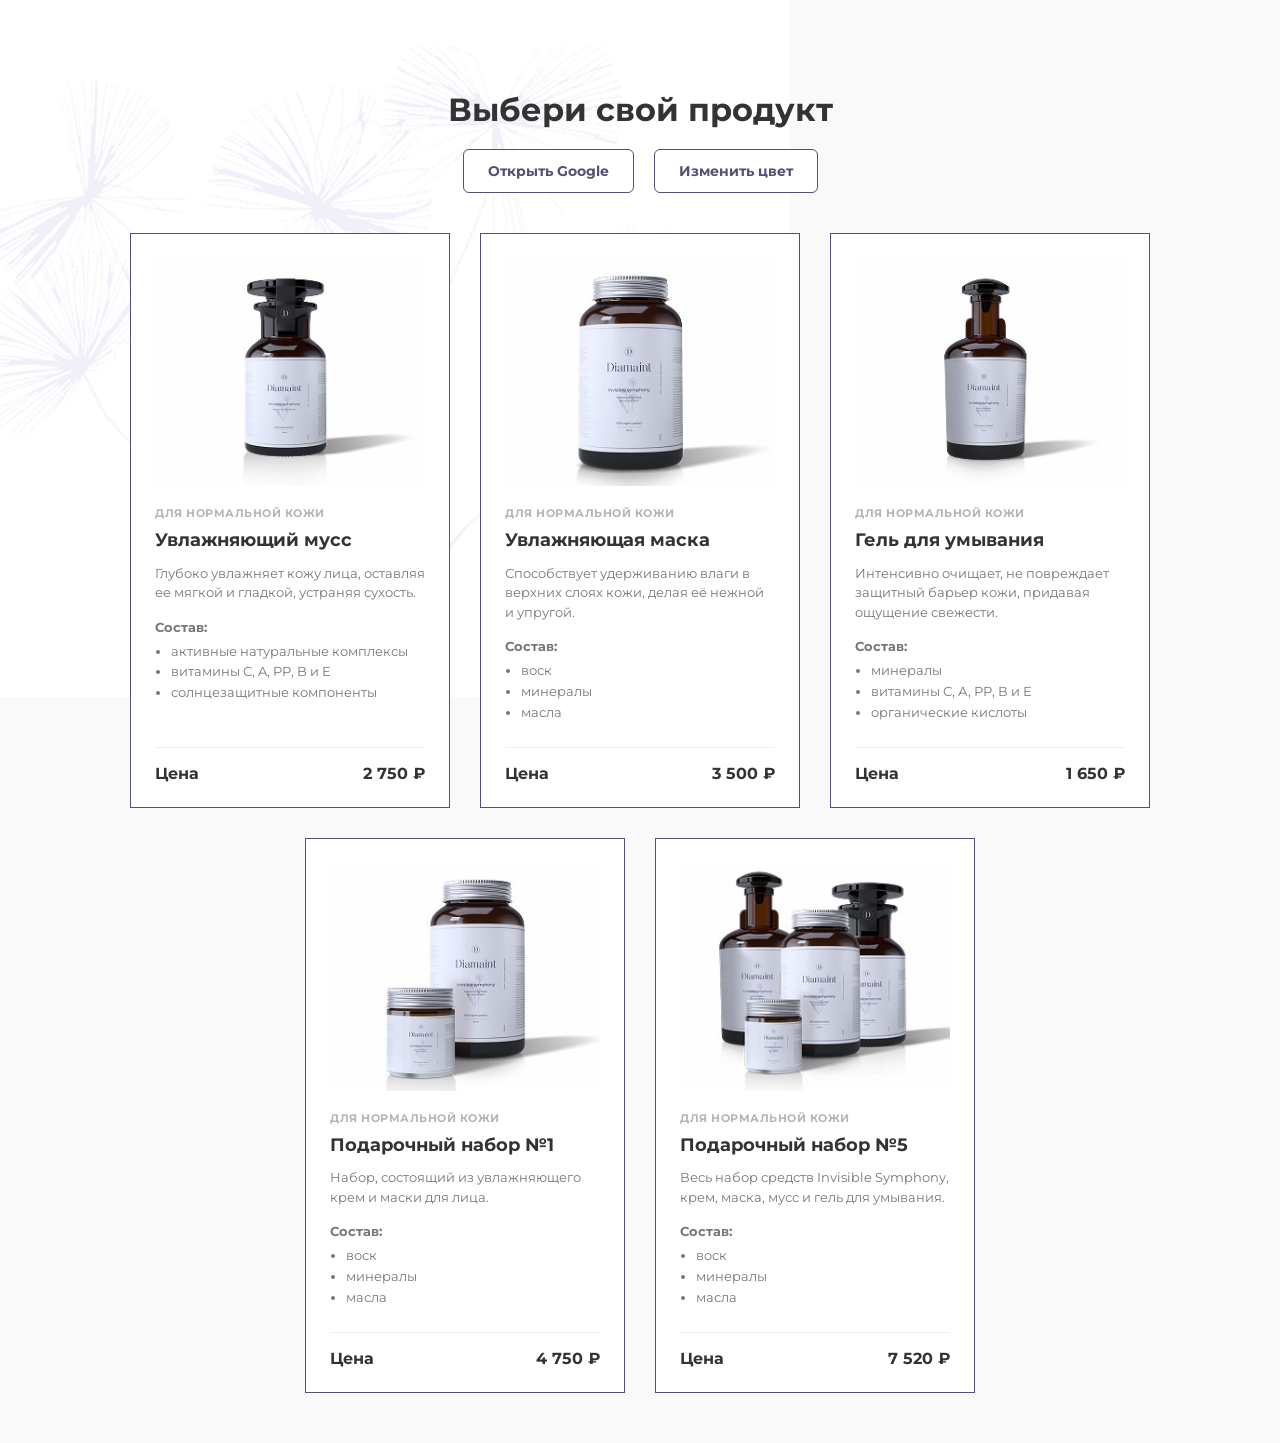
==== index.html @ 8abf05d1 "Merge pull request #10 from abdurahmon-mahkamov/feature/09-homework (Task #9): Implement Advanced Ar" ====
<!DOCTYPE html>
<html lang="ru">
<head>
  <meta charset="UTF-8">
  <meta name="viewport" content="width=device-width, initial-scale=1.0">
  <title>Каталог товаров</title>
  <link rel="preconnect" href="https://fonts.googleapis.com">
  <link rel="preconnect" href="https://fonts.gstatic.com" crossorigin>
  <link href="https://fonts.googleapis.com/css2?family=Montserrat:wght@400;700&display=swap" rel="stylesheet">
  <link rel="stylesheet" href="style.css">
</head>

<body>

  <h1 class="catalog__title">Выбери свой продукт</h1>

  <div class="controls-panel">
    <button class="btn btn-google">Открыть Google</button>
    <button class="btn btn-toggle">Изменить цвет</button>
  </div>

  <div class="cards__container">
    <!-- КАРТОЧКА 1: Увлажняющий мусс -->
    <div class="card">
      <img class="card__img" src="img/mousse.jpg" alt="Увлажняющий мусс">
      <div class="card__category">Для нормальной кожи</div>
      <h2 class="card__title">Увлажняющий мусс</h2>
      <p class="card__desc">Глубоко увлажняет кожу лица, оставляя ее мягкой и гладкой, устраняя сухость.</p>
      <div class="card__composition-title">Состав:</div>
      <ul class="card__list">
        <li>активные натуральные комплексы</li>
        <li>витамины C, A, PP, B и E</li>
        <li>солнцезащитные компоненты</li>
      </ul>
      <div class="card__price-block">
        <span class="card__price-label">Цена</span>
        <span class="card__price-value">2 750 &#8381; </span>
      </div>
    </div>

    <!-- КАРТОЧКА 2: Увлажняющая маска -->
    <div class="card">
      <img class="card__img" src="img/mask.jpg" alt="Увлажняющая маска">
      <div class="card__category">Для нормальной кожи</div>
      <h2 class="card__title">Увлажняющая маска</h2>
      <p class="card__desc">Способствует удерживанию влаги в верхних слоях кожи, делая её нежной и упругой.</p>
      <div class="card__composition-title">Состав:</div>
      <ul class="card__list">
        <li>воск</li>
        <li>минералы</li>
        <li>масла</li>
      </ul>
      <div class="card__price-block">
        <span class="card__price-label">Цена</span>
        <span class="card__price-value">3 500 &#8381; </span>
      </div>
    </div>

    <!-- КАРТОЧКА 3: Гель для умывания -->
    <div class="card">
      <img class="card__img" src="img/gel.jpg" alt="Гель для умывания">
      <div class="card__category">Для нормальной кожи</div>
      <h2 class="card__title">Гель для умывания</h2>
      <p class="card__desc">Интенсивно очищает, не повреждает защитный барьер кожи, придавая ощущение свежести.</p>
      <div class="card__composition-title">Состав:</div>
      <ul class="card__list">
        <li>минералы</li>
        <li>витамины С, А, РР, В и Е</li>
        <li>органические кислоты</li>
      </ul>
      <div class="card__price-block">
        <span class="card__price-label">Цена</span>
        <span class="card__price-value">1 650 &#8381; </span>
      </div>
    </div>

    <!-- КАРТОЧКА 4: Подарочный набор №1 -->
    <div class="card">
      <img class="card__img" src="img/small-set.jpg" alt="Подарочный набор №1">
      <div class="card__category">Для нормальной кожи</div>
      <h2 class="card__title">Подарочный набор №1</h2>
      <p class="card__desc">Набор, состоящий из увлажняющего крем и маски для лица.</p>
      <div class="card__composition-title">Состав:</div>
      <ul class="card__list">
        <li>воск</li>
        <li>минералы</li>
        <li>масла</li>
      </ul>
      <div class="card__price-block">
        <span class="card__price-label">Цена</span>
        <span class="card__price-value">4 750 &#8381; </span>
      </div>
    </div>

    <!-- КАРТОЧКА 5: Подарочный набор №5 -->
    <div class="card">
      <img class="card__img" src="img/large-set.jpg" alt="Подарочный набор №5">
      <div class="card__category">Для нормальной кожи</div>
      <h2 class="card__title">Подарочный набор №5</h2>
      <p class="card__desc">Весь набор средств Invisible Symphony, крем, маска, мусс и гель для умывания.</p>
      <div class="card__composition-title">Состав:</div>
      <ul class="card__list">
        <li>воск</li>
        <li>минералы</li>
        <li>масла</li>
      </ul>
      <div class="card__price-block">
        <span class="card__price-label">Цена</span>
        <span class="card__price-value">7 520 &#8381; </span>
      </div>
    </div>
  </div>
  <script type="module" src="homework-9.js"></script>
</body>
</html>
---- style.css ----
body {
  background-color: #f9f9f9;
  font-family: "Montserrat", sans-serif;
  margin: 0;
  padding: 50px 20px;
  background-image: url("img/dandelions.jpg");
  background-repeat: no-repeat;
  background-position: left top;
  background-attachment: fixed;
}


.cards__container {
  display: flex;
  flex-wrap: wrap;
  justify-content: center;
  gap: 30px;
  max-width: 1110px;
  margin: 0 auto;
}

.card {
  width: 320px;
  background-color: #ffffff;
  border: 1px solid #515076;
  padding: 24px;
  box-sizing: border-box;
  display: flex;
  flex-direction: column;
}

.card__img {
  width: 100%;
  height: auto;
  display: block;
  margin-bottom: 20px;
}

.card__category {
  font-size: 11px;
  color: #b5b5b5;
  text-transform: uppercase;
  letter-spacing: 0.5px;
  margin-bottom: 10px;
  font-weight: bold;
}

.card__title {
  font-size: 18px;
  color: #333333;
  margin: 0 0 12px 0;
  font-weight: bold;
  line-height: 1.2;
}

.card__desc {
  font-size: 13px;
  color: #777777;
  line-height: 1.5;
  margin: 0 0 16px 0;
}

.card__composition-title {
  font-size: 13px;
  color: #777777;
  margin-bottom: 6px;
  font-weight: bold;
}

.card__list {
  margin: 0 0 24px 0;
  padding-left: 16px;
  font-size: 13px;
  color: #777777;
  line-height: 1.6;
}

.card__price-block {
  margin-top: auto;
  display: flex;
  justify-content: space-between;
  align-items: center;
  font-size: 16px;
  color: #333333;
  font-weight: bold;
  border-top: 1px solid #f0f0f0;
  padding-top: 16px;
}

.card__price-label {
  font-weight: bold;
}

.card__price-value {
  font-weight: bold;
}

.catalog__title {
  text-align: center;
  font-family: "Montserrat", sans-serif;
  color: #333333;
  margin: 40px 0 20px 0;
  cursor: pointer;
  transition: color 0.3s;
}

.catalog__title:hover {
  color: #515076;
}

.controls-panel {
  display: flex;
  justify-content: center;
  gap: 20px;
  margin-bottom: 40px;
}

.btn {
  font-family: "Montserrat", sans-serif;
  font-size: 14px;
  font-weight: bold;
  padding: 12px 24px;
  border: 1px solid #515076;
  border-radius: 6px;
  cursor: pointer;
  background-color: #ffffff;
  color: #515076;
  transition: all 0.3s ease;
}

.btn:hover {
  background-color: #515076;
  color: #ffffff;
}

.btn-toggle_active {
  background-color: #27ae60 !important;
  color: #ffffff !important;
  border-color: #27ae60 !important;
}
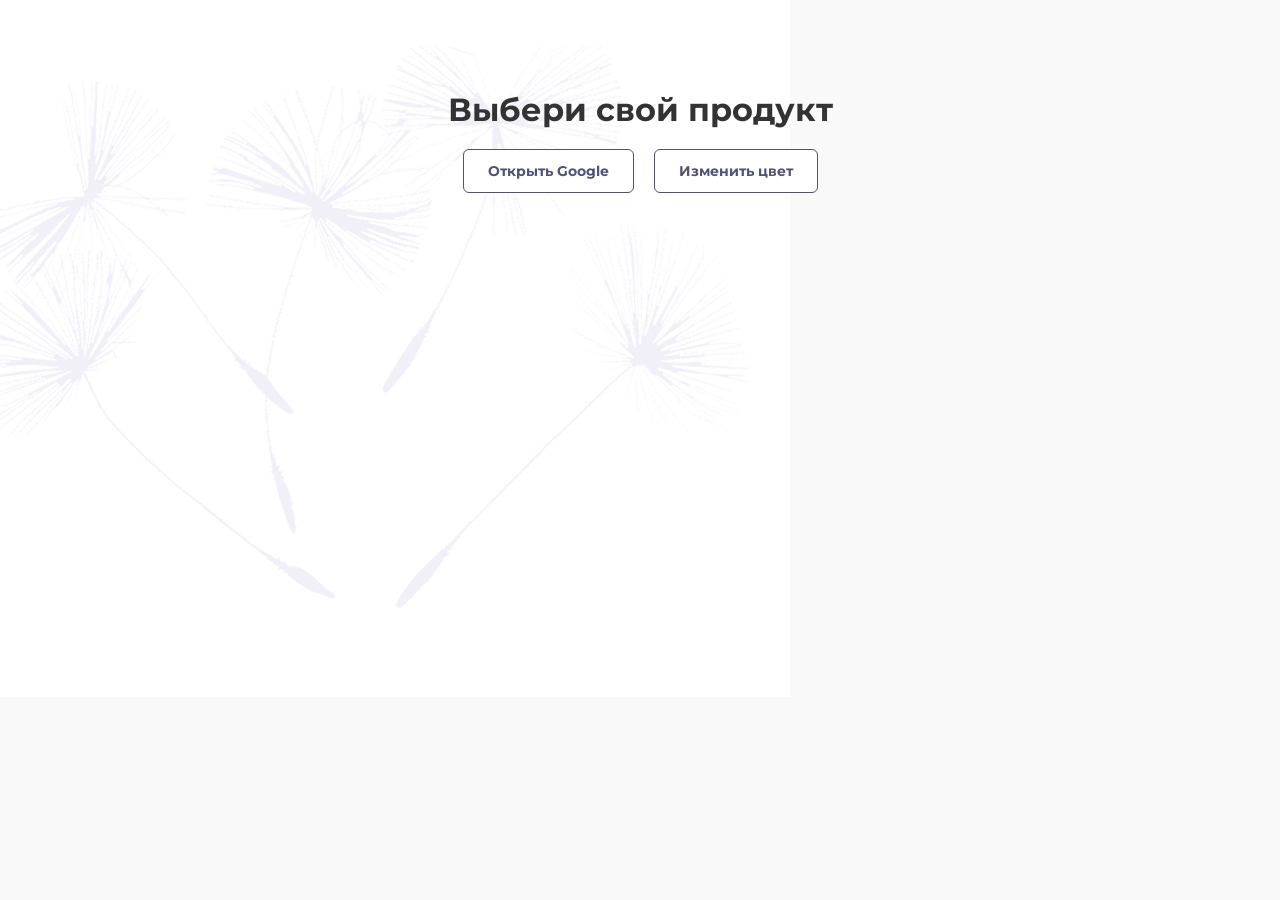
==== commit 4ed51385: "выполнил пункты 10 дз добавил файл продукт js" ====
--- a/index.html
+++ b/index.html
@@ -1,5 +1,6 @@
 <!DOCTYPE html>
 <html lang="ru">
+
 <head>
   <meta charset="UTF-8">
   <meta name="viewport" content="width=device-width, initial-scale=1.0">
@@ -19,97 +20,11 @@
     <button class="btn btn-toggle">Изменить цвет</button>
   </div>
 
-  <div class="cards__container">
-    <!-- КАРТОЧКА 1: Увлажняющий мусс -->
-    <div class="card">
-      <img class="card__img" src="img/mousse.jpg" alt="Увлажняющий мусс">
-      <div class="card__category">Для нормальной кожи</div>
-      <h2 class="card__title">Увлажняющий мусс</h2>
-      <p class="card__desc">Глубоко увлажняет кожу лица, оставляя ее мягкой и гладкой, устраняя сухость.</p>
-      <div class="card__composition-title">Состав:</div>
-      <ul class="card__list">
-        <li>активные натуральные комплексы</li>
-        <li>витамины C, A, PP, B и E</li>
-        <li>солнцезащитные компоненты</li>
-      </ul>
-      <div class="card__price-block">
-        <span class="card__price-label">Цена</span>
-        <span class="card__price-value">2 750 &#8381; </span>
-      </div>
-    </div>
 
-    <!-- КАРТОЧКА 2: Увлажняющая маска -->
-    <div class="card">
-      <img class="card__img" src="img/mask.jpg" alt="Увлажняющая маска">
-      <div class="card__category">Для нормальной кожи</div>
-      <h2 class="card__title">Увлажняющая маска</h2>
-      <p class="card__desc">Способствует удерживанию влаги в верхних слоях кожи, делая её нежной и упругой.</p>
-      <div class="card__composition-title">Состав:</div>
-      <ul class="card__list">
-        <li>воск</li>
-        <li>минералы</li>
-        <li>масла</li>
-      </ul>
-      <div class="card__price-block">
-        <span class="card__price-label">Цена</span>
-        <span class="card__price-value">3 500 &#8381; </span>
-      </div>
-    </div>
+  <div class="cards__container"></div>
 
-    <!-- КАРТОЧКА 3: Гель для умывания -->
-    <div class="card">
-      <img class="card__img" src="img/gel.jpg" alt="Гель для умывания">
-      <div class="card__category">Для нормальной кожи</div>
-      <h2 class="card__title">Гель для умывания</h2>
-      <p class="card__desc">Интенсивно очищает, не повреждает защитный барьер кожи, придавая ощущение свежести.</p>
-      <div class="card__composition-title">Состав:</div>
-      <ul class="card__list">
-        <li>минералы</li>
-        <li>витамины С, А, РР, В и Е</li>
-        <li>органические кислоты</li>
-      </ul>
-      <div class="card__price-block">
-        <span class="card__price-label">Цена</span>
-        <span class="card__price-value">1 650 &#8381; </span>
-      </div>
-    </div>
+  <!-- Подключаем скрипт с type="module" -->
+  <script type="module" src="homework-10.js"></script>
+</body>
 
-    <!-- КАРТОЧКА 4: Подарочный набор №1 -->
-    <div class="card">
-      <img class="card__img" src="img/small-set.jpg" alt="Подарочный набор №1">
-      <div class="card__category">Для нормальной кожи</div>
-      <h2 class="card__title">Подарочный набор №1</h2>
-      <p class="card__desc">Набор, состоящий из увлажняющего крем и маски для лица.</p>
-      <div class="card__composition-title">Состав:</div>
-      <ul class="card__list">
-        <li>воск</li>
-        <li>минералы</li>
-        <li>масла</li>
-      </ul>
-      <div class="card__price-block">
-        <span class="card__price-label">Цена</span>
-        <span class="card__price-value">4 750 &#8381; </span>
-      </div>
-    </div>
-
-    <!-- КАРТОЧКА 5: Подарочный набор №5 -->
-    <div class="card">
-      <img class="card__img" src="img/large-set.jpg" alt="Подарочный набор №5">
-      <div class="card__category">Для нормальной кожи</div>
-      <h2 class="card__title">Подарочный набор №5</h2>
-      <p class="card__desc">Весь набор средств Invisible Symphony, крем, маска, мусс и гель для умывания.</p>
-      <div class="card__composition-title">Состав:</div>
-      <ul class="card__list">
-        <li>воск</li>
-        <li>минералы</li>
-        <li>масла</li>
-      </ul>
-      <div class="card__price-block">
-        <span class="card__price-label">Цена</span>
-        <span class="card__price-value">7 520 &#8381; </span>
-      </div>
-    </div>
-  </div>
-  <script type="module" src="homework-9.js"></script>
-</body>
 </html>
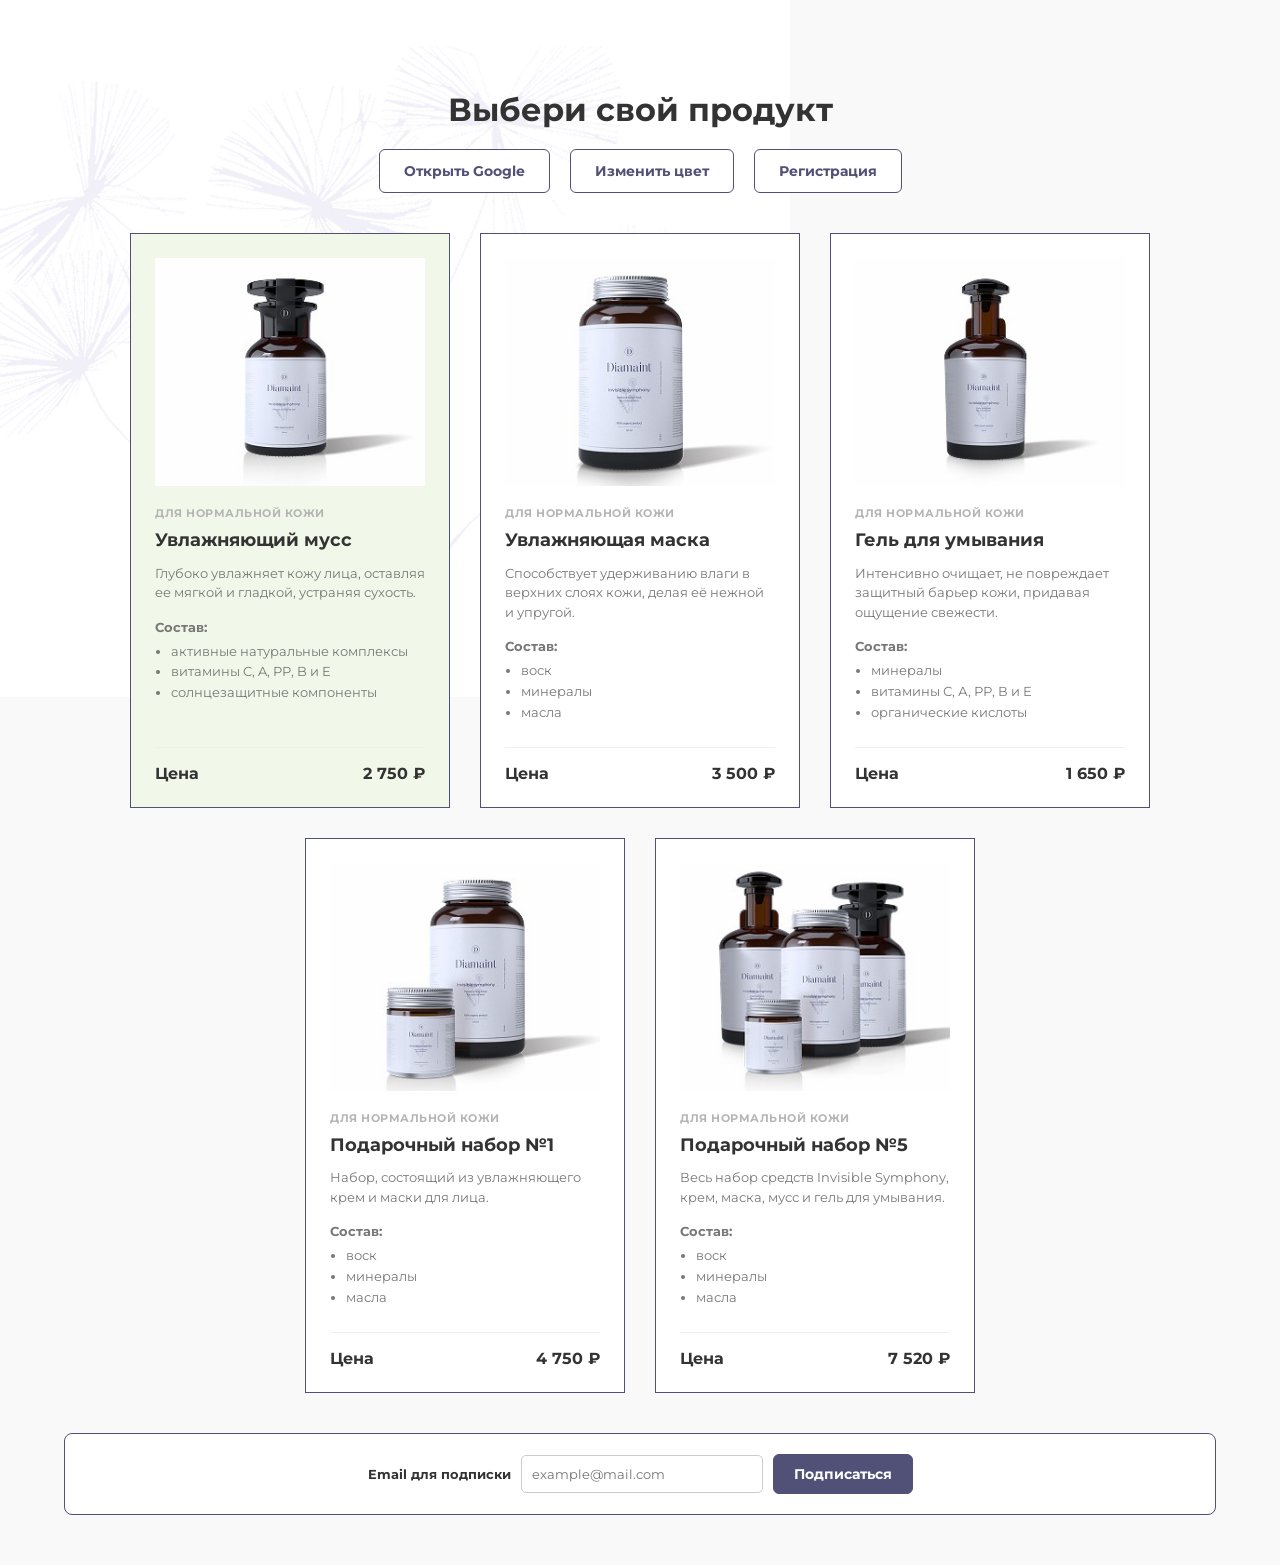
==== commit 51eaee38: "Complete Task #11: form validation, modal window and registration" ====
--- a/index.html
+++ b/index.html
@@ -1,6 +1,5 @@
 <!DOCTYPE html>
 <html lang="ru">
-
 <head>
   <meta charset="UTF-8">
   <meta name="viewport" content="width=device-width, initial-scale=1.0">
@@ -15,16 +14,163 @@
 
   <h1 class="catalog__title">Выбери свой продукт</h1>
 
-  <div class="controls-panel">
+    <div class="controls-panel">
     <button class="btn btn-google">Открыть Google</button>
     <button class="btn btn-toggle">Изменить цвет</button>
+    <button class="btn" id="openModalBtn">Регистрация</button>
   </div>
 
+  <div class="cards__container">
+    <!-- КАРТОЧКА 1: Увлажняющий мусс -->
+    <div class="card">
+      <img class="card__img" src="img/mousse.jpg" alt="Увлажняющий мусс">
+      <div class="card__category">Для нормальной кожи</div>
+      <h2 class="card__title">Увлажняющий мусс</h2>
+      <p class="card__desc">Глубоко увлажняет кожу лица, оставляя ее мягкой и гладкой, устраняя сухость.</p>
+      <div class="card__composition-title">Состав:</div>
+      <ul class="card__list">
+        <li>активные натуральные комплексы</li>
+        <li>витамины C, A, PP, B и E</li>
+        <li>солнцезащитные компоненты</li>
+      </ul>
+      <div class="card__price-block">
+        <span class="card__price-label">Цена</span>
+        <span class="card__price-value">2 750 &#8381; </span>
+      </div>
+    </div>
 
-  <div class="cards__container"></div>
+    <!-- КАРТОЧКА 2: Увлажняющая маска -->
+    <div class="card">
+      <img class="card__img" src="img/mask.jpg" alt="Увлажняющая маска">
+      <div class="card__category">Для нормальной кожи</div>
+      <h2 class="card__title">Увлажняющая маска</h2>
+      <p class="card__desc">Способствует удерживанию влаги в верхних слоях кожи, делая её нежной и упругой.</p>
+      <div class="card__composition-title">Состав:</div>
+      <ul class="card__list">
+        <li>воск</li>
+        <li>минералы</li>
+        <li>масла</li>
+      </ul>
+      <div class="card__price-block">
+        <span class="card__price-label">Цена</span>
+        <span class="card__price-value">3 500 &#8381; </span>
+      </div>
+    </div>
 
-  <!-- Подключаем скрипт с type="module" -->
-  <script type="module" src="homework-10.js"></script>
+    <!-- КАРТОЧКА 3: Гель для умывания -->
+    <div class="card">
+      <img class="card__img" src="img/gel.jpg" alt="Гель для умывания">
+      <div class="card__category">Для нормальной кожи</div>
+      <h2 class="card__title">Гель для умывания</h2>
+      <p class="card__desc">Интенсивно очищает, не повреждает защитный барьер кожи, придавая ощущение свежести.</p>
+      <div class="card__composition-title">Состав:</div>
+      <ul class="card__list">
+        <li>минералы</li>
+        <li>витамины С, А, РР, В и Е</li>
+        <li>органические кислоты</li>
+      </ul>
+      <div class="card__price-block">
+        <span class="card__price-label">Цена</span>
+        <span class="card__price-value">1 650 &#8381; </span>
+      </div>
+    </div>
+
+    <!-- КАРТОЧКА 4: Подарочный набор №1 -->
+    <div class="card">
+      <img class="card__img" src="img/small-set.jpg" alt="Подарочный набор №1">
+      <div class="card__category">Для нормальной кожи</div>
+      <h2 class="card__title">Подарочный набор №1</h2>
+      <p class="card__desc">Набор, состоящий из увлажняющего крем и маски для лица.</p>
+      <div class="card__composition-title">Состав:</div>
+      <ul class="card__list">
+        <li>воск</li>
+        <li>минералы</li>
+        <li>масла</li>
+      </ul>
+      <div class="card__price-block">
+        <span class="card__price-label">Цена</span>
+        <span class="card__price-value">4 750 &#8381; </span>
+      </div>
+    </div>
+
+    <!-- КАРТОЧКА 5: Подарочный набор №5 -->
+    <div class="card">
+      <img class="card__img" src="img/large-set.jpg" alt="Подарочный набор №5">
+      <div class="card__category">Для нормальной кожи</div>
+      <h2 class="card__title">Подарочный набор №5</h2>
+      <p class="card__desc">Весь набор средств Invisible Symphony, крем, маска, мусс и гель для умывания.</p>
+      <div class="card__composition-title">Состав:</div>
+      <ul class="card__list">
+        <li>воск</li>
+        <li>минералы</li>
+        <li>масла</li>
+      </ul>
+      <div class="card__price-block">
+        <span class="card__price-label">Цена</span>
+        <span class="card__price-value">7 520 &#8381; </span>
+      </div>
+    </div>
+    </div>
+
+  <!-- ===== МОДАЛЬНОЕ ОКНО РЕГИСТРАЦИИ ===== -->
+  <div class="modal" id="modal">
+    <div class="modal-content">
+      <button class="modal-close" id="closeModalBtn">&times;</button>
+
+      <h2>Регистрация</h2>
+
+      <form id="registerForm" novalidate>
+        <div class="form-group">
+          <label for="firstName">Имя</label>
+          <input type="text" id="firstName" name="firstName"
+                 placeholder="Введите имя" required minlength="2">
+        </div>
+
+        <div class="form-group">
+          <label for="lastName">Фамилия</label>
+          <input type="text" id="lastName" name="lastName"
+                 placeholder="Введите фамилию" required minlength="2">
+        </div>
+
+        <div class="form-group">
+          <label for="birthDate">Дата рождения</label>
+          <input type="date" id="birthDate" name="birthDate" required>
+        </div>
+
+        <div class="form-group">
+          <label for="login">Логин</label>
+          <input type="text" id="login" name="login"
+                 placeholder="Введите логин" required minlength="4">
+        </div>
+
+        <div class="form-group">
+          <label for="password">Пароль</label>
+          <input type="password" id="password" name="password"
+                 placeholder="Введите пароль" required minlength="6">
+        </div>
+
+        <div class="form-group">
+          <label for="passwordRepeat">Повторите пароль</label>
+          <input type="password" id="passwordRepeat" name="passwordRepeat"
+                 placeholder="Повторите пароль" required minlength="6">
+        </div>
+
+        <button type="submit" class="submit-btn">Зарегистрироваться</button>
+      </form>
+    </div>
+  </div>
+
+  <!-- ===== ФУТЕР С ФОРМОЙ ПОДПИСКИ ===== -->
+  <footer class="footer">
+    <form id="subscribeForm">
+      <label for="email">Email для подписки</label>
+      <input type="email" id="email" name="email"
+             placeholder="example@mail.com" required>
+      <button type="submit">Подписаться</button>
+    </form>
+  </footer>
+
+  <script type="module" src="homework-11.js"></script>
+  <script src="script.js"></script>
 </body>
-
 </html>
--- a/style.css
+++ b/style.css
@@ -137,4 +137,137 @@
   background-color: #27ae60 !important;
   color: #ffffff !important;
   border-color: #27ae60 !important;
+}
+
+/* ===== Модальное окно ===== */
+.modal {
+  display: none;
+  position: fixed;
+  inset: 0;
+  background: rgba(0, 0, 0, 0.6);
+  z-index: 100;
+  justify-content: center;
+  align-items: center;
+}
+
+.modal-showed {
+  display: flex;
+}
+
+.modal-content {
+  background: #ffffff;
+  padding: 30px;
+  border-radius: 10px;
+  width: 400px;
+  max-width: 90%;
+  position: relative;
+  z-index: 101;
+  font-family: "Montserrat", sans-serif;
+}
+
+.modal-content h2 {
+  margin-top: 0;
+  color: #333333;
+  text-align: center;
+}
+
+.modal-close {
+  position: absolute;
+  top: 10px;
+  right: 15px;
+  background: none;
+  border: none;
+  font-size: 24px;
+  cursor: pointer;
+  color: #515076;
+}
+
+.form-group {
+  margin-bottom: 12px;
+  display: flex;
+  flex-direction: column;
+}
+
+.form-group label {
+  margin-bottom: 4px;
+  font-size: 13px;
+  color: #333333;
+  font-weight: bold;
+}
+
+.form-group input {
+  padding: 8px;
+  border: 1px solid #ccc;
+  border-radius: 5px;
+  font-family: "Montserrat", sans-serif;
+  font-size: 13px;
+}
+
+.submit-btn {
+  width: 100%;
+  padding: 10px;
+  background: #515076;
+  color: #ffffff;
+  border: none;
+  border-radius: 6px;
+  cursor: pointer;
+  font-family: "Montserrat", sans-serif;
+  font-weight: bold;
+  margin-top: 10px;
+  transition: all 0.3s ease;
+}
+
+.submit-btn:hover {
+  background: #27ae60;
+}
+
+/* ===== Футер ===== */
+.footer {
+  margin: 40px auto 0;
+  padding: 20px;
+  background: #ffffff;
+  border: 1px solid #515076;
+  border-radius: 8px;
+  max-width: 1110px;
+}
+
+.footer form {
+  display: flex;
+  gap: 10px;
+  align-items: center;
+  flex-wrap: wrap;
+  justify-content: center;
+}
+
+.footer label {
+  font-size: 13px;
+  color: #333333;
+  font-weight: bold;
+}
+
+.footer input {
+  padding: 10px;
+  border: 1px solid #ccc;
+  border-radius: 5px;
+  font-family: "Montserrat", sans-serif;
+  font-size: 13px;
+  min-width: 220px;
+}
+
+.footer button {
+  font-family: "Montserrat", sans-serif;
+  font-size: 14px;
+  font-weight: bold;
+  padding: 10px 20px;
+  border: 1px solid #515076;
+  border-radius: 6px;
+  cursor: pointer;
+  background-color: #515076;
+  color: #ffffff;
+  transition: all 0.3s ease;
+}
+
+.footer button:hover {
+  background-color: #ffffff;
+  color: #515076;
 }
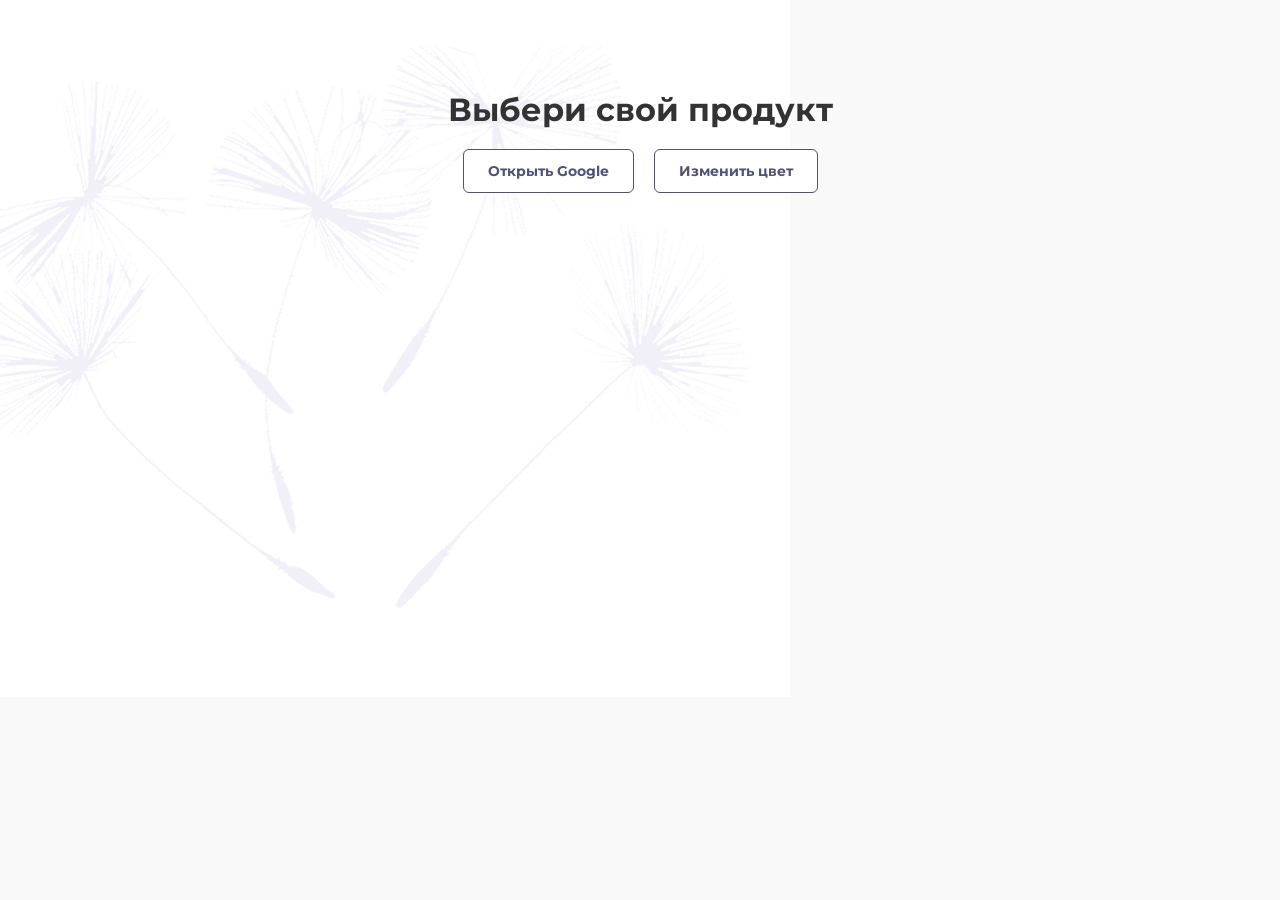
==== commit 7445a754: "Merge pull request #12 from abdurahmon-mahkamov/feature/10-homework homework-10: Product Catalog & D" ====
--- a/index.html
+++ b/index.html
@@ -1,5 +1,6 @@
 <!DOCTYPE html>
 <html lang="ru">
+
 <head>
   <meta charset="UTF-8">
   <meta name="viewport" content="width=device-width, initial-scale=1.0">
@@ -14,163 +15,16 @@
 
   <h1 class="catalog__title">Выбери свой продукт</h1>
 
-    <div class="controls-panel">
+  <div class="controls-panel">
     <button class="btn btn-google">Открыть Google</button>
     <button class="btn btn-toggle">Изменить цвет</button>
-    <button class="btn" id="openModalBtn">Регистрация</button>
   </div>
 
-  <div class="cards__container">
-    <!-- КАРТОЧКА 1: Увлажняющий мусс -->
-    <div class="card">
-      <img class="card__img" src="img/mousse.jpg" alt="Увлажняющий мусс">
-      <div class="card__category">Для нормальной кожи</div>
-      <h2 class="card__title">Увлажняющий мусс</h2>
-      <p class="card__desc">Глубоко увлажняет кожу лица, оставляя ее мягкой и гладкой, устраняя сухость.</p>
-      <div class="card__composition-title">Состав:</div>
-      <ul class="card__list">
-        <li>активные натуральные комплексы</li>
-        <li>витамины C, A, PP, B и E</li>
-        <li>солнцезащитные компоненты</li>
-      </ul>
-      <div class="card__price-block">
-        <span class="card__price-label">Цена</span>
-        <span class="card__price-value">2 750 &#8381; </span>
-      </div>
-    </div>
 
-    <!-- КАРТОЧКА 2: Увлажняющая маска -->
-    <div class="card">
-      <img class="card__img" src="img/mask.jpg" alt="Увлажняющая маска">
-      <div class="card__category">Для нормальной кожи</div>
-      <h2 class="card__title">Увлажняющая маска</h2>
-      <p class="card__desc">Способствует удерживанию влаги в верхних слоях кожи, делая её нежной и упругой.</p>
-      <div class="card__composition-title">Состав:</div>
-      <ul class="card__list">
-        <li>воск</li>
-        <li>минералы</li>
-        <li>масла</li>
-      </ul>
-      <div class="card__price-block">
-        <span class="card__price-label">Цена</span>
-        <span class="card__price-value">3 500 &#8381; </span>
-      </div>
-    </div>
+  <div class="cards__container"></div>
 
-    <!-- КАРТОЧКА 3: Гель для умывания -->
-    <div class="card">
-      <img class="card__img" src="img/gel.jpg" alt="Гель для умывания">
-      <div class="card__category">Для нормальной кожи</div>
-      <h2 class="card__title">Гель для умывания</h2>
-      <p class="card__desc">Интенсивно очищает, не повреждает защитный барьер кожи, придавая ощущение свежести.</p>
-      <div class="card__composition-title">Состав:</div>
-      <ul class="card__list">
-        <li>минералы</li>
-        <li>витамины С, А, РР, В и Е</li>
-        <li>органические кислоты</li>
-      </ul>
-      <div class="card__price-block">
-        <span class="card__price-label">Цена</span>
-        <span class="card__price-value">1 650 &#8381; </span>
-      </div>
-    </div>
+  <!-- Подключаем скрипт с type="module" -->
+  <script type="module" src="homework-10.js"></script>
+</body>
 
-    <!-- КАРТОЧКА 4: Подарочный набор №1 -->
-    <div class="card">
-      <img class="card__img" src="img/small-set.jpg" alt="Подарочный набор №1">
-      <div class="card__category">Для нормальной кожи</div>
-      <h2 class="card__title">Подарочный набор №1</h2>
-      <p class="card__desc">Набор, состоящий из увлажняющего крем и маски для лица.</p>
-      <div class="card__composition-title">Состав:</div>
-      <ul class="card__list">
-        <li>воск</li>
-        <li>минералы</li>
-        <li>масла</li>
-      </ul>
-      <div class="card__price-block">
-        <span class="card__price-label">Цена</span>
-        <span class="card__price-value">4 750 &#8381; </span>
-      </div>
-    </div>
-
-    <!-- КАРТОЧКА 5: Подарочный набор №5 -->
-    <div class="card">
-      <img class="card__img" src="img/large-set.jpg" alt="Подарочный набор №5">
-      <div class="card__category">Для нормальной кожи</div>
-      <h2 class="card__title">Подарочный набор №5</h2>
-      <p class="card__desc">Весь набор средств Invisible Symphony, крем, маска, мусс и гель для умывания.</p>
-      <div class="card__composition-title">Состав:</div>
-      <ul class="card__list">
-        <li>воск</li>
-        <li>минералы</li>
-        <li>масла</li>
-      </ul>
-      <div class="card__price-block">
-        <span class="card__price-label">Цена</span>
-        <span class="card__price-value">7 520 &#8381; </span>
-      </div>
-    </div>
-    </div>
-
-  <!-- ===== МОДАЛЬНОЕ ОКНО РЕГИСТРАЦИИ ===== -->
-  <div class="modal" id="modal">
-    <div class="modal-content">
-      <button class="modal-close" id="closeModalBtn">&times;</button>
-
-      <h2>Регистрация</h2>
-
-      <form id="registerForm" novalidate>
-        <div class="form-group">
-          <label for="firstName">Имя</label>
-          <input type="text" id="firstName" name="firstName"
-                 placeholder="Введите имя" required minlength="2">
-        </div>
-
-        <div class="form-group">
-          <label for="lastName">Фамилия</label>
-          <input type="text" id="lastName" name="lastName"
-                 placeholder="Введите фамилию" required minlength="2">
-        </div>
-
-        <div class="form-group">
-          <label for="birthDate">Дата рождения</label>
-          <input type="date" id="birthDate" name="birthDate" required>
-        </div>
-
-        <div class="form-group">
-          <label for="login">Логин</label>
-          <input type="text" id="login" name="login"
-                 placeholder="Введите логин" required minlength="4">
-        </div>
-
-        <div class="form-group">
-          <label for="password">Пароль</label>
-          <input type="password" id="password" name="password"
-                 placeholder="Введите пароль" required minlength="6">
-        </div>
-
-        <div class="form-group">
-          <label for="passwordRepeat">Повторите пароль</label>
-          <input type="password" id="passwordRepeat" name="passwordRepeat"
-                 placeholder="Повторите пароль" required minlength="6">
-        </div>
-
-        <button type="submit" class="submit-btn">Зарегистрироваться</button>
-      </form>
-    </div>
-  </div>
-
-  <!-- ===== ФУТЕР С ФОРМОЙ ПОДПИСКИ ===== -->
-  <footer class="footer">
-    <form id="subscribeForm">
-      <label for="email">Email для подписки</label>
-      <input type="email" id="email" name="email"
-             placeholder="example@mail.com" required>
-      <button type="submit">Подписаться</button>
-    </form>
-  </footer>
-
-  <script type="module" src="homework-11.js"></script>
-  <script src="script.js"></script>
-</body>
 </html>
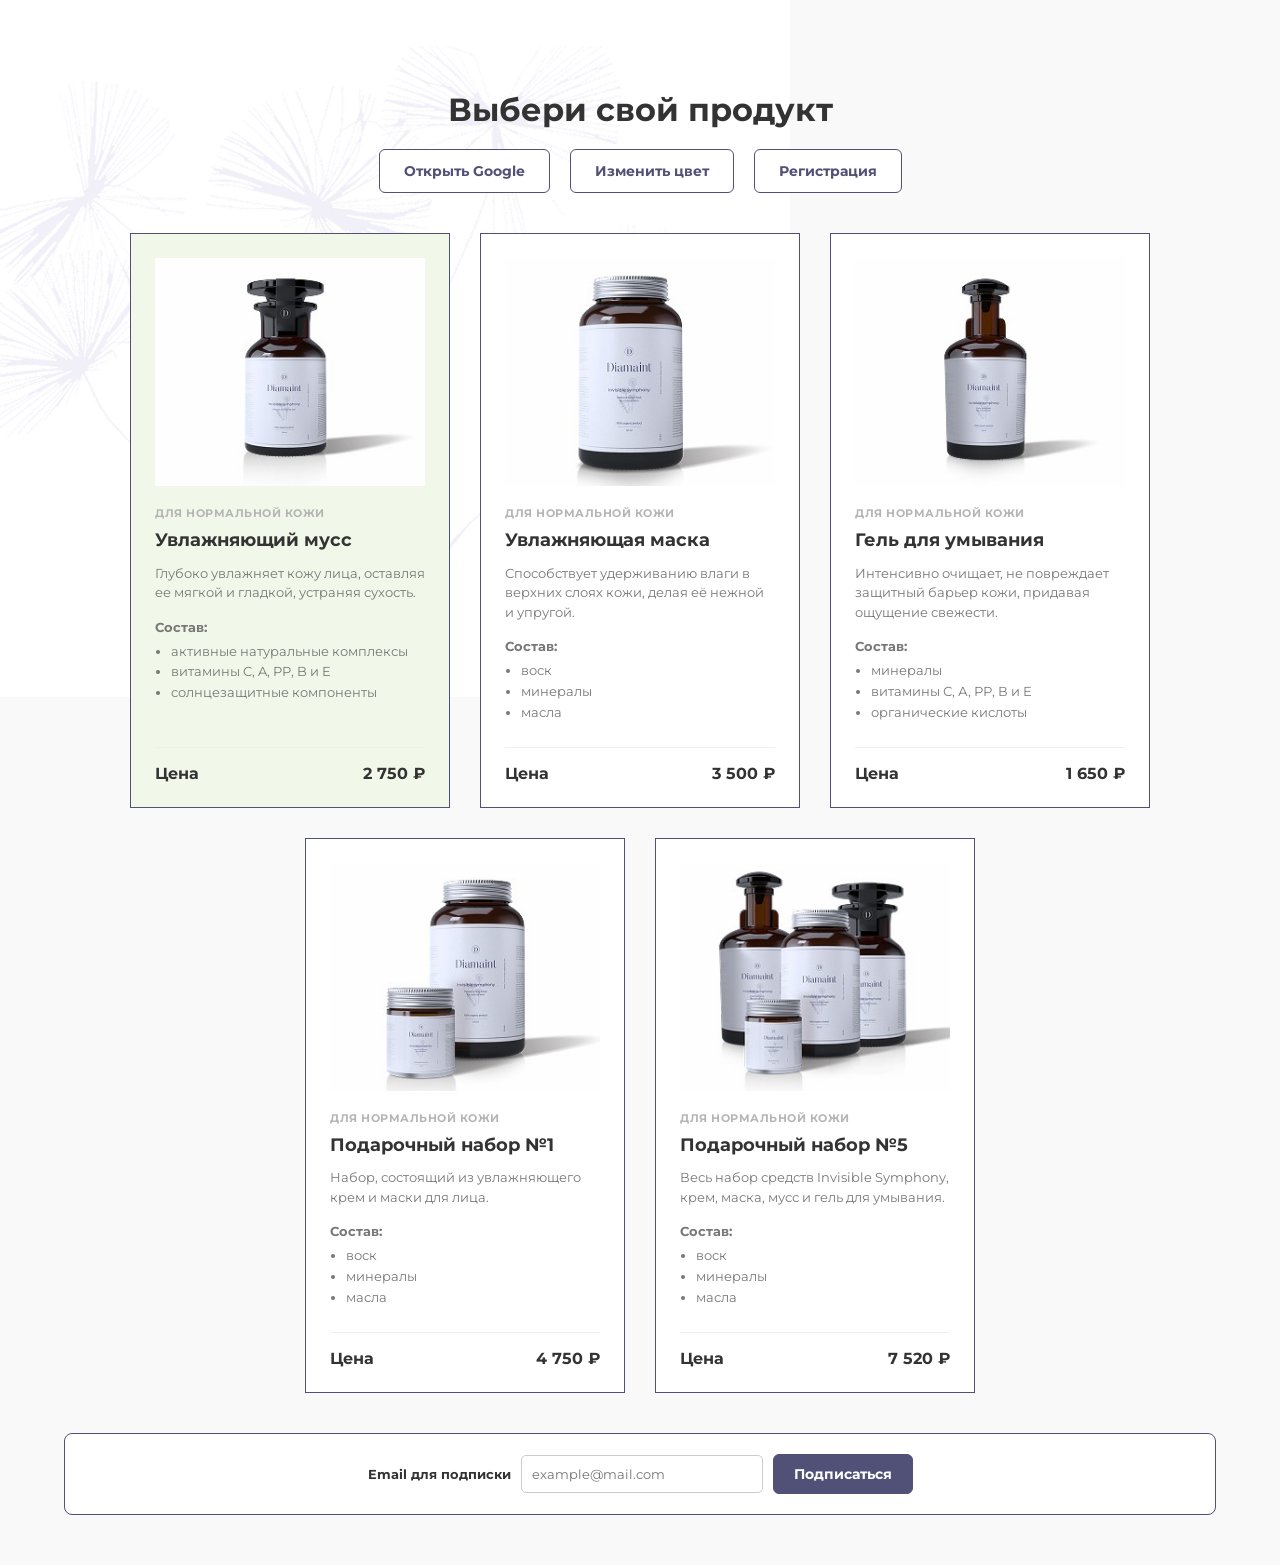
==== commit 862c837b: "Merge 51eaee3860485586997b504cad8828bedba32ed6 into 7445a754ee7102221aa2d81489ce3f380610bd95" ====
--- a/index.html
+++ b/index.html
@@ -1,6 +1,5 @@
 <!DOCTYPE html>
 <html lang="ru">
-
 <head>
   <meta charset="UTF-8">
   <meta name="viewport" content="width=device-width, initial-scale=1.0">
@@ -15,16 +14,163 @@
 
   <h1 class="catalog__title">Выбери свой продукт</h1>
 
-  <div class="controls-panel">
+    <div class="controls-panel">
     <button class="btn btn-google">Открыть Google</button>
     <button class="btn btn-toggle">Изменить цвет</button>
+    <button class="btn" id="openModalBtn">Регистрация</button>
   </div>
 
+  <div class="cards__container">
+    <!-- КАРТОЧКА 1: Увлажняющий мусс -->
+    <div class="card">
+      <img class="card__img" src="img/mousse.jpg" alt="Увлажняющий мусс">
+      <div class="card__category">Для нормальной кожи</div>
+      <h2 class="card__title">Увлажняющий мусс</h2>
+      <p class="card__desc">Глубоко увлажняет кожу лица, оставляя ее мягкой и гладкой, устраняя сухость.</p>
+      <div class="card__composition-title">Состав:</div>
+      <ul class="card__list">
+        <li>активные натуральные комплексы</li>
+        <li>витамины C, A, PP, B и E</li>
+        <li>солнцезащитные компоненты</li>
+      </ul>
+      <div class="card__price-block">
+        <span class="card__price-label">Цена</span>
+        <span class="card__price-value">2 750 &#8381; </span>
+      </div>
+    </div>
 
-  <div class="cards__container"></div>
+    <!-- КАРТОЧКА 2: Увлажняющая маска -->
+    <div class="card">
+      <img class="card__img" src="img/mask.jpg" alt="Увлажняющая маска">
+      <div class="card__category">Для нормальной кожи</div>
+      <h2 class="card__title">Увлажняющая маска</h2>
+      <p class="card__desc">Способствует удерживанию влаги в верхних слоях кожи, делая её нежной и упругой.</p>
+      <div class="card__composition-title">Состав:</div>
+      <ul class="card__list">
+        <li>воск</li>
+        <li>минералы</li>
+        <li>масла</li>
+      </ul>
+      <div class="card__price-block">
+        <span class="card__price-label">Цена</span>
+        <span class="card__price-value">3 500 &#8381; </span>
+      </div>
+    </div>
 
-  <!-- Подключаем скрипт с type="module" -->
-  <script type="module" src="homework-10.js"></script>
+    <!-- КАРТОЧКА 3: Гель для умывания -->
+    <div class="card">
+      <img class="card__img" src="img/gel.jpg" alt="Гель для умывания">
+      <div class="card__category">Для нормальной кожи</div>
+      <h2 class="card__title">Гель для умывания</h2>
+      <p class="card__desc">Интенсивно очищает, не повреждает защитный барьер кожи, придавая ощущение свежести.</p>
+      <div class="card__composition-title">Состав:</div>
+      <ul class="card__list">
+        <li>минералы</li>
+        <li>витамины С, А, РР, В и Е</li>
+        <li>органические кислоты</li>
+      </ul>
+      <div class="card__price-block">
+        <span class="card__price-label">Цена</span>
+        <span class="card__price-value">1 650 &#8381; </span>
+      </div>
+    </div>
+
+    <!-- КАРТОЧКА 4: Подарочный набор №1 -->
+    <div class="card">
+      <img class="card__img" src="img/small-set.jpg" alt="Подарочный набор №1">
+      <div class="card__category">Для нормальной кожи</div>
+      <h2 class="card__title">Подарочный набор №1</h2>
+      <p class="card__desc">Набор, состоящий из увлажняющего крем и маски для лица.</p>
+      <div class="card__composition-title">Состав:</div>
+      <ul class="card__list">
+        <li>воск</li>
+        <li>минералы</li>
+        <li>масла</li>
+      </ul>
+      <div class="card__price-block">
+        <span class="card__price-label">Цена</span>
+        <span class="card__price-value">4 750 &#8381; </span>
+      </div>
+    </div>
+
+    <!-- КАРТОЧКА 5: Подарочный набор №5 -->
+    <div class="card">
+      <img class="card__img" src="img/large-set.jpg" alt="Подарочный набор №5">
+      <div class="card__category">Для нормальной кожи</div>
+      <h2 class="card__title">Подарочный набор №5</h2>
+      <p class="card__desc">Весь набор средств Invisible Symphony, крем, маска, мусс и гель для умывания.</p>
+      <div class="card__composition-title">Состав:</div>
+      <ul class="card__list">
+        <li>воск</li>
+        <li>минералы</li>
+        <li>масла</li>
+      </ul>
+      <div class="card__price-block">
+        <span class="card__price-label">Цена</span>
+        <span class="card__price-value">7 520 &#8381; </span>
+      </div>
+    </div>
+    </div>
+
+  <!-- ===== МОДАЛЬНОЕ ОКНО РЕГИСТРАЦИИ ===== -->
+  <div class="modal" id="modal">
+    <div class="modal-content">
+      <button class="modal-close" id="closeModalBtn">&times;</button>
+
+      <h2>Регистрация</h2>
+
+      <form id="registerForm" novalidate>
+        <div class="form-group">
+          <label for="firstName">Имя</label>
+          <input type="text" id="firstName" name="firstName"
+                 placeholder="Введите имя" required minlength="2">
+        </div>
+
+        <div class="form-group">
+          <label for="lastName">Фамилия</label>
+          <input type="text" id="lastName" name="lastName"
+                 placeholder="Введите фамилию" required minlength="2">
+        </div>
+
+        <div class="form-group">
+          <label for="birthDate">Дата рождения</label>
+          <input type="date" id="birthDate" name="birthDate" required>
+        </div>
+
+        <div class="form-group">
+          <label for="login">Логин</label>
+          <input type="text" id="login" name="login"
+                 placeholder="Введите логин" required minlength="4">
+        </div>
+
+        <div class="form-group">
+          <label for="password">Пароль</label>
+          <input type="password" id="password" name="password"
+                 placeholder="Введите пароль" required minlength="6">
+        </div>
+
+        <div class="form-group">
+          <label for="passwordRepeat">Повторите пароль</label>
+          <input type="password" id="passwordRepeat" name="passwordRepeat"
+                 placeholder="Повторите пароль" required minlength="6">
+        </div>
+
+        <button type="submit" class="submit-btn">Зарегистрироваться</button>
+      </form>
+    </div>
+  </div>
+
+  <!-- ===== ФУТЕР С ФОРМОЙ ПОДПИСКИ ===== -->
+  <footer class="footer">
+    <form id="subscribeForm">
+      <label for="email">Email для подписки</label>
+      <input type="email" id="email" name="email"
+             placeholder="example@mail.com" required>
+      <button type="submit">Подписаться</button>
+    </form>
+  </footer>
+
+  <script type="module" src="homework-11.js"></script>
+  <script src="script.js"></script>
 </body>
-
 </html>
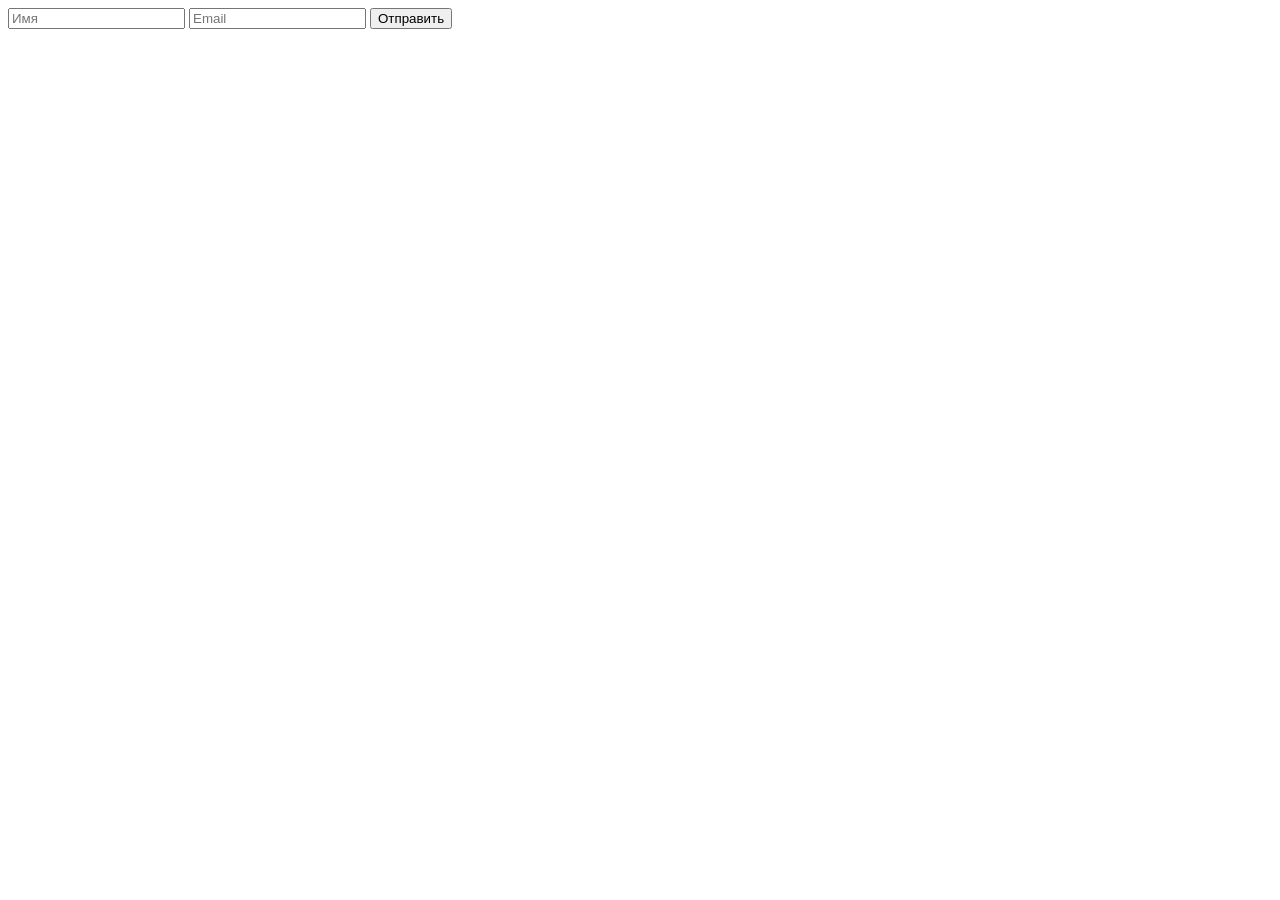
==== commit 78c12c4b: "Add Modal, Form, Car classes and main.js" ====
--- a/index.html
+++ b/index.html
@@ -1,176 +1,44 @@
 <!DOCTYPE html>
 <html lang="ru">
 <head>
-  <meta charset="UTF-8">
-  <meta name="viewport" content="width=device-width, initial-scale=1.0">
-  <title>Каталог товаров</title>
-  <link rel="preconnect" href="https://fonts.googleapis.com">
-  <link rel="preconnect" href="https://fonts.gstatic.com" crossorigin>
-  <link href="https://fonts.googleapis.com/css2?family=Montserrat:wght@400;700&display=swap" rel="stylesheet">
-  <link rel="stylesheet" href="style.css">
+    <meta charset="UTF-8">
+    <title>Практика JS</title>
+    <style>
+        .modal {
+            display: none;
+            position: fixed;
+            top: 0; left: 0; width: 100%; height: 100%;
+            background: rgba(0,0,0,0.5);
+            justify-content: center;
+            align-items: center;
+        }
+        .modal.active { display: flex; }
+        .modal-content {
+            background: white; padding: 20px; border-radius: 8px;
+            position: relative; min-width: 300px;
+        }
+        .modal-close {
+            position: absolute; top: 10px; right: 15px;
+            cursor: pointer; font-size: 20px; border: none; background: none;
+        }
+    </style>
 </head>
-
 <body>
 
-  <h1 class="catalog__title">Выбери свой продукт</h1>
+    <form id="userForm">
+        <input type="text" name="username" placeholder="Имя" required>
+        <input type="email" name="email" placeholder="Email" required>
+        <button type="submit">Отправить</button>
+    </form>
 
-    <div class="controls-panel">
-    <button class="btn btn-google">Открыть Google</button>
-    <button class="btn btn-toggle">Изменить цвет</button>
-    <button class="btn" id="openModalBtn">Регистрация</button>
-  </div>
-
-  <div class="cards__container">
-    <!-- КАРТОЧКА 1: Увлажняющий мусс -->
-    <div class="card">
-      <img class="card__img" src="img/mousse.jpg" alt="Увлажняющий мусс">
-      <div class="card__category">Для нормальной кожи</div>
-      <h2 class="card__title">Увлажняющий мусс</h2>
-      <p class="card__desc">Глубоко увлажняет кожу лица, оставляя ее мягкой и гладкой, устраняя сухость.</p>
-      <div class="card__composition-title">Состав:</div>
-      <ul class="card__list">
-        <li>активные натуральные комплексы</li>
-        <li>витамины C, A, PP, B и E</li>
-        <li>солнцезащитные компоненты</li>
-      </ul>
-      <div class="card__price-block">
-        <span class="card__price-label">Цена</span>
-        <span class="card__price-value">2 750 &#8381; </span>
-      </div>
+    <div id="resultModal" class="modal">
+        <div class="modal-content">
+            <button class="modal-close">&times;</button>
+            <h2>Результаты</h2>
+            <div id="modalBody"></div>
+        </div>
     </div>
 
-    <!-- КАРТОЧКА 2: Увлажняющая маска -->
-    <div class="card">
-      <img class="card__img" src="img/mask.jpg" alt="Увлажняющая маска">
-      <div class="card__category">Для нормальной кожи</div>
-      <h2 class="card__title">Увлажняющая маска</h2>
-      <p class="card__desc">Способствует удерживанию влаги в верхних слоях кожи, делая её нежной и упругой.</p>
-      <div class="card__composition-title">Состав:</div>
-      <ul class="card__list">
-        <li>воск</li>
-        <li>минералы</li>
-        <li>масла</li>
-      </ul>
-      <div class="card__price-block">
-        <span class="card__price-label">Цена</span>
-        <span class="card__price-value">3 500 &#8381; </span>
-      </div>
-    </div>
-
-    <!-- КАРТОЧКА 3: Гель для умывания -->
-    <div class="card">
-      <img class="card__img" src="img/gel.jpg" alt="Гель для умывания">
-      <div class="card__category">Для нормальной кожи</div>
-      <h2 class="card__title">Гель для умывания</h2>
-      <p class="card__desc">Интенсивно очищает, не повреждает защитный барьер кожи, придавая ощущение свежести.</p>
-      <div class="card__composition-title">Состав:</div>
-      <ul class="card__list">
-        <li>минералы</li>
-        <li>витамины С, А, РР, В и Е</li>
-        <li>органические кислоты</li>
-      </ul>
-      <div class="card__price-block">
-        <span class="card__price-label">Цена</span>
-        <span class="card__price-value">1 650 &#8381; </span>
-      </div>
-    </div>
-
-    <!-- КАРТОЧКА 4: Подарочный набор №1 -->
-    <div class="card">
-      <img class="card__img" src="img/small-set.jpg" alt="Подарочный набор №1">
-      <div class="card__category">Для нормальной кожи</div>
-      <h2 class="card__title">Подарочный набор №1</h2>
-      <p class="card__desc">Набор, состоящий из увлажняющего крем и маски для лица.</p>
-      <div class="card__composition-title">Состав:</div>
-      <ul class="card__list">
-        <li>воск</li>
-        <li>минералы</li>
-        <li>масла</li>
-      </ul>
-      <div class="card__price-block">
-        <span class="card__price-label">Цена</span>
-        <span class="card__price-value">4 750 &#8381; </span>
-      </div>
-    </div>
-
-    <!-- КАРТОЧКА 5: Подарочный набор №5 -->
-    <div class="card">
-      <img class="card__img" src="img/large-set.jpg" alt="Подарочный набор №5">
-      <div class="card__category">Для нормальной кожи</div>
-      <h2 class="card__title">Подарочный набор №5</h2>
-      <p class="card__desc">Весь набор средств Invisible Symphony, крем, маска, мусс и гель для умывания.</p>
-      <div class="card__composition-title">Состав:</div>
-      <ul class="card__list">
-        <li>воск</li>
-        <li>минералы</li>
-        <li>масла</li>
-      </ul>
-      <div class="card__price-block">
-        <span class="card__price-label">Цена</span>
-        <span class="card__price-value">7 520 &#8381; </span>
-      </div>
-    </div>
-    </div>
-
-  <!-- ===== МОДАЛЬНОЕ ОКНО РЕГИСТРАЦИИ ===== -->
-  <div class="modal" id="modal">
-    <div class="modal-content">
-      <button class="modal-close" id="closeModalBtn">&times;</button>
-
-      <h2>Регистрация</h2>
-
-      <form id="registerForm" novalidate>
-        <div class="form-group">
-          <label for="firstName">Имя</label>
-          <input type="text" id="firstName" name="firstName"
-                 placeholder="Введите имя" required minlength="2">
-        </div>
-
-        <div class="form-group">
-          <label for="lastName">Фамилия</label>
-          <input type="text" id="lastName" name="lastName"
-                 placeholder="Введите фамилию" required minlength="2">
-        </div>
-
-        <div class="form-group">
-          <label for="birthDate">Дата рождения</label>
-          <input type="date" id="birthDate" name="birthDate" required>
-        </div>
-
-        <div class="form-group">
-          <label for="login">Логин</label>
-          <input type="text" id="login" name="login"
-                 placeholder="Введите логин" required minlength="4">
-        </div>
-
-        <div class="form-group">
-          <label for="password">Пароль</label>
-          <input type="password" id="password" name="password"
-                 placeholder="Введите пароль" required minlength="6">
-        </div>
-
-        <div class="form-group">
-          <label for="passwordRepeat">Повторите пароль</label>
-          <input type="password" id="passwordRepeat" name="passwordRepeat"
-                 placeholder="Повторите пароль" required minlength="6">
-        </div>
-
-        <button type="submit" class="submit-btn">Зарегистрироваться</button>
-      </form>
-    </div>
-  </div>
-
-  <!-- ===== ФУТЕР С ФОРМОЙ ПОДПИСКИ ===== -->
-  <footer class="footer">
-    <form id="subscribeForm">
-      <label for="email">Email для подписки</label>
-      <input type="email" id="email" name="email"
-             placeholder="example@mail.com" required>
-      <button type="submit">Подписаться</button>
-    </form>
-  </footer>
-
-  <script type="module" src="homework-11.js"></script>
-  <script src="script.js"></script>
+    <script type="module" src="js/main.js"></script>
 </body>
 </html>
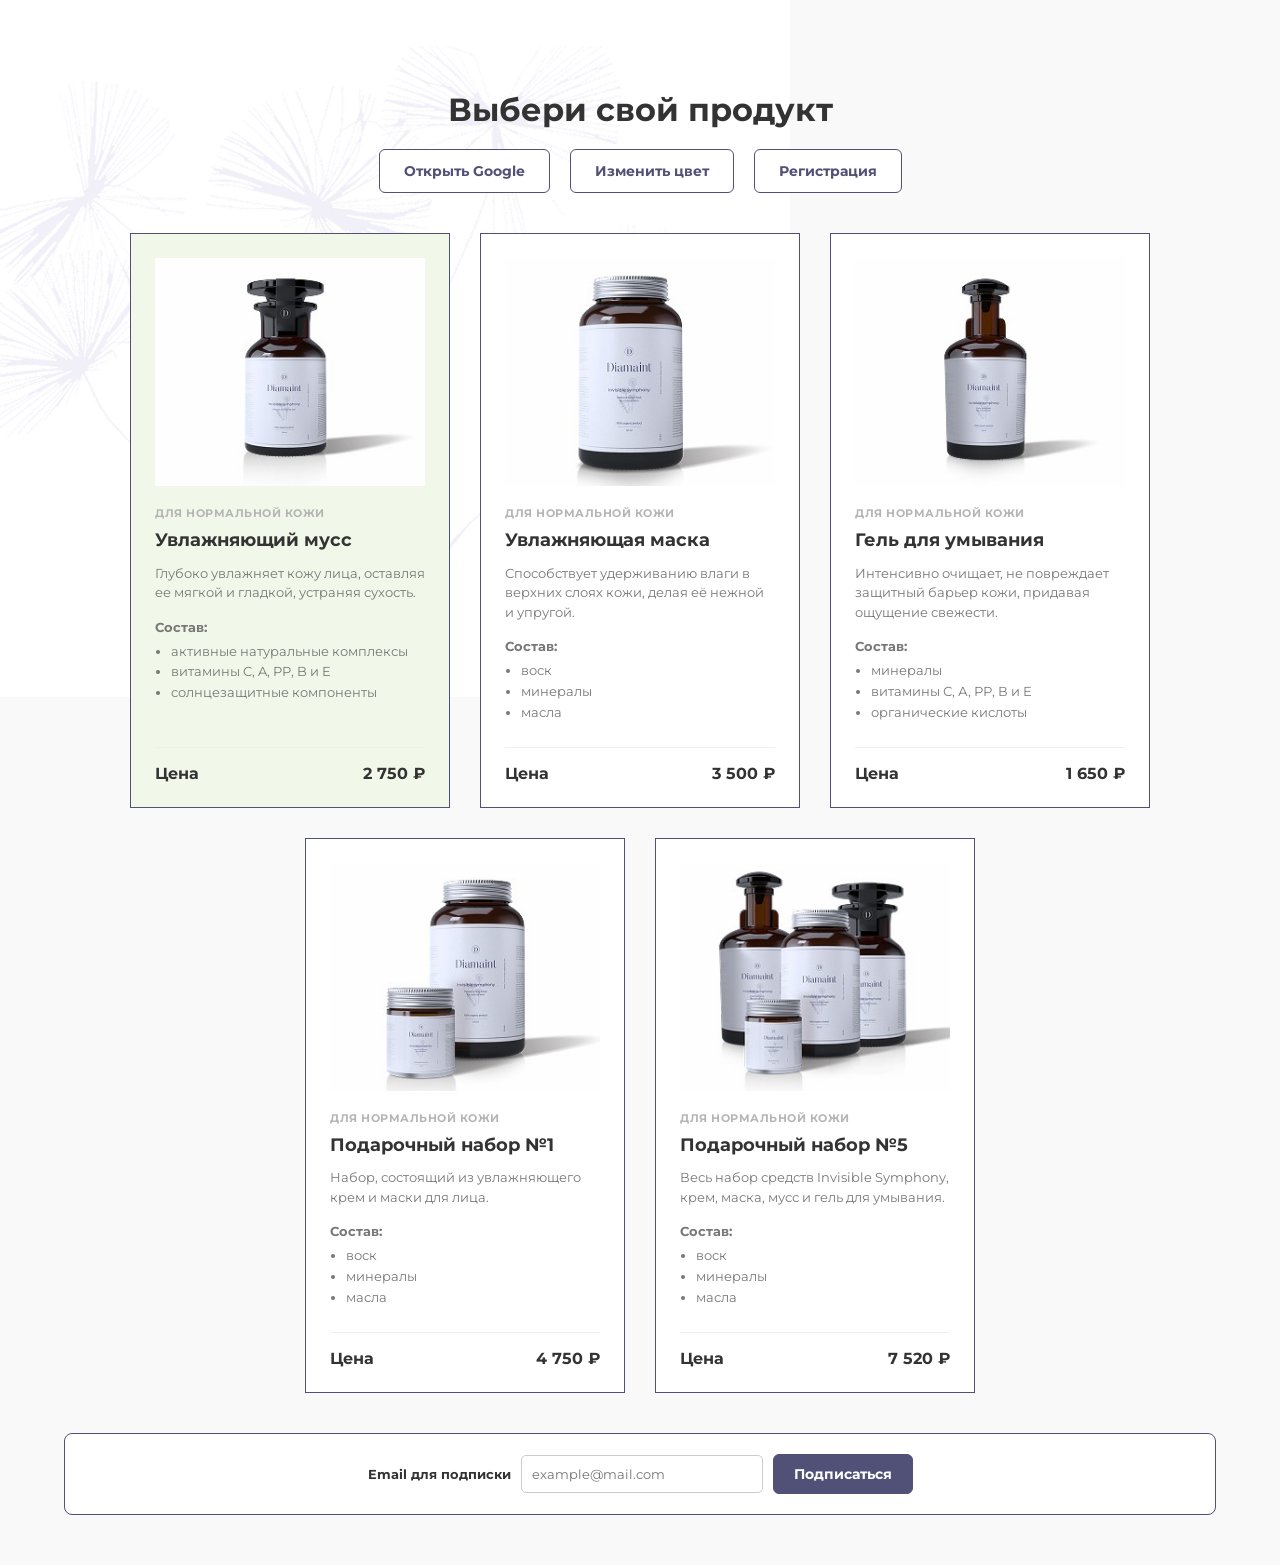
==== commit 59f9a2a8: "Merge pull request #13 from abdurahmon-mahkamov/feature/11-homework Feature/11 homeworTask #11: Moda" ====
--- a/index.html
+++ b/index.html
@@ -1,44 +1,176 @@
 <!DOCTYPE html>
 <html lang="ru">
 <head>
-    <meta charset="UTF-8">
-    <title>Практика JS</title>
-    <style>
-        .modal {
-            display: none;
-            position: fixed;
-            top: 0; left: 0; width: 100%; height: 100%;
-            background: rgba(0,0,0,0.5);
-            justify-content: center;
-            align-items: center;
-        }
-        .modal.active { display: flex; }
-        .modal-content {
-            background: white; padding: 20px; border-radius: 8px;
-            position: relative; min-width: 300px;
-        }
-        .modal-close {
-            position: absolute; top: 10px; right: 15px;
-            cursor: pointer; font-size: 20px; border: none; background: none;
-        }
-    </style>
+  <meta charset="UTF-8">
+  <meta name="viewport" content="width=device-width, initial-scale=1.0">
+  <title>Каталог товаров</title>
+  <link rel="preconnect" href="https://fonts.googleapis.com">
+  <link rel="preconnect" href="https://fonts.gstatic.com" crossorigin>
+  <link href="https://fonts.googleapis.com/css2?family=Montserrat:wght@400;700&display=swap" rel="stylesheet">
+  <link rel="stylesheet" href="style.css">
 </head>
+
 <body>
 
-    <form id="userForm">
-        <input type="text" name="username" placeholder="Имя" required>
-        <input type="email" name="email" placeholder="Email" required>
-        <button type="submit">Отправить</button>
-    </form>
+  <h1 class="catalog__title">Выбери свой продукт</h1>
 
-    <div id="resultModal" class="modal">
-        <div class="modal-content">
-            <button class="modal-close">&times;</button>
-            <h2>Результаты</h2>
-            <div id="modalBody"></div>
-        </div>
+    <div class="controls-panel">
+    <button class="btn btn-google">Открыть Google</button>
+    <button class="btn btn-toggle">Изменить цвет</button>
+    <button class="btn" id="openModalBtn">Регистрация</button>
+  </div>
+
+  <div class="cards__container">
+    <!-- КАРТОЧКА 1: Увлажняющий мусс -->
+    <div class="card">
+      <img class="card__img" src="img/mousse.jpg" alt="Увлажняющий мусс">
+      <div class="card__category">Для нормальной кожи</div>
+      <h2 class="card__title">Увлажняющий мусс</h2>
+      <p class="card__desc">Глубоко увлажняет кожу лица, оставляя ее мягкой и гладкой, устраняя сухость.</p>
+      <div class="card__composition-title">Состав:</div>
+      <ul class="card__list">
+        <li>активные натуральные комплексы</li>
+        <li>витамины C, A, PP, B и E</li>
+        <li>солнцезащитные компоненты</li>
+      </ul>
+      <div class="card__price-block">
+        <span class="card__price-label">Цена</span>
+        <span class="card__price-value">2 750 &#8381; </span>
+      </div>
     </div>
 
-    <script type="module" src="js/main.js"></script>
+    <!-- КАРТОЧКА 2: Увлажняющая маска -->
+    <div class="card">
+      <img class="card__img" src="img/mask.jpg" alt="Увлажняющая маска">
+      <div class="card__category">Для нормальной кожи</div>
+      <h2 class="card__title">Увлажняющая маска</h2>
+      <p class="card__desc">Способствует удерживанию влаги в верхних слоях кожи, делая её нежной и упругой.</p>
+      <div class="card__composition-title">Состав:</div>
+      <ul class="card__list">
+        <li>воск</li>
+        <li>минералы</li>
+        <li>масла</li>
+      </ul>
+      <div class="card__price-block">
+        <span class="card__price-label">Цена</span>
+        <span class="card__price-value">3 500 &#8381; </span>
+      </div>
+    </div>
+
+    <!-- КАРТОЧКА 3: Гель для умывания -->
+    <div class="card">
+      <img class="card__img" src="img/gel.jpg" alt="Гель для умывания">
+      <div class="card__category">Для нормальной кожи</div>
+      <h2 class="card__title">Гель для умывания</h2>
+      <p class="card__desc">Интенсивно очищает, не повреждает защитный барьер кожи, придавая ощущение свежести.</p>
+      <div class="card__composition-title">Состав:</div>
+      <ul class="card__list">
+        <li>минералы</li>
+        <li>витамины С, А, РР, В и Е</li>
+        <li>органические кислоты</li>
+      </ul>
+      <div class="card__price-block">
+        <span class="card__price-label">Цена</span>
+        <span class="card__price-value">1 650 &#8381; </span>
+      </div>
+    </div>
+
+    <!-- КАРТОЧКА 4: Подарочный набор №1 -->
+    <div class="card">
+      <img class="card__img" src="img/small-set.jpg" alt="Подарочный набор №1">
+      <div class="card__category">Для нормальной кожи</div>
+      <h2 class="card__title">Подарочный набор №1</h2>
+      <p class="card__desc">Набор, состоящий из увлажняющего крем и маски для лица.</p>
+      <div class="card__composition-title">Состав:</div>
+      <ul class="card__list">
+        <li>воск</li>
+        <li>минералы</li>
+        <li>масла</li>
+      </ul>
+      <div class="card__price-block">
+        <span class="card__price-label">Цена</span>
+        <span class="card__price-value">4 750 &#8381; </span>
+      </div>
+    </div>
+
+    <!-- КАРТОЧКА 5: Подарочный набор №5 -->
+    <div class="card">
+      <img class="card__img" src="img/large-set.jpg" alt="Подарочный набор №5">
+      <div class="card__category">Для нормальной кожи</div>
+      <h2 class="card__title">Подарочный набор №5</h2>
+      <p class="card__desc">Весь набор средств Invisible Symphony, крем, маска, мусс и гель для умывания.</p>
+      <div class="card__composition-title">Состав:</div>
+      <ul class="card__list">
+        <li>воск</li>
+        <li>минералы</li>
+        <li>масла</li>
+      </ul>
+      <div class="card__price-block">
+        <span class="card__price-label">Цена</span>
+        <span class="card__price-value">7 520 &#8381; </span>
+      </div>
+    </div>
+    </div>
+
+  <!-- ===== МОДАЛЬНОЕ ОКНО РЕГИСТРАЦИИ ===== -->
+  <div class="modal" id="modal">
+    <div class="modal-content">
+      <button class="modal-close" id="closeModalBtn">&times;</button>
+
+      <h2>Регистрация</h2>
+
+      <form id="registerForm" novalidate>
+        <div class="form-group">
+          <label for="firstName">Имя</label>
+          <input type="text" id="firstName" name="firstName"
+                 placeholder="Введите имя" required minlength="2">
+        </div>
+
+        <div class="form-group">
+          <label for="lastName">Фамилия</label>
+          <input type="text" id="lastName" name="lastName"
+                 placeholder="Введите фамилию" required minlength="2">
+        </div>
+
+        <div class="form-group">
+          <label for="birthDate">Дата рождения</label>
+          <input type="date" id="birthDate" name="birthDate" required>
+        </div>
+
+        <div class="form-group">
+          <label for="login">Логин</label>
+          <input type="text" id="login" name="login"
+                 placeholder="Введите логин" required minlength="4">
+        </div>
+
+        <div class="form-group">
+          <label for="password">Пароль</label>
+          <input type="password" id="password" name="password"
+                 placeholder="Введите пароль" required minlength="6">
+        </div>
+
+        <div class="form-group">
+          <label for="passwordRepeat">Повторите пароль</label>
+          <input type="password" id="passwordRepeat" name="passwordRepeat"
+                 placeholder="Повторите пароль" required minlength="6">
+        </div>
+
+        <button type="submit" class="submit-btn">Зарегистрироваться</button>
+      </form>
+    </div>
+  </div>
+
+  <!-- ===== ФУТЕР С ФОРМОЙ ПОДПИСКИ ===== -->
+  <footer class="footer">
+    <form id="subscribeForm">
+      <label for="email">Email для подписки</label>
+      <input type="email" id="email" name="email"
+             placeholder="example@mail.com" required>
+      <button type="submit">Подписаться</button>
+    </form>
+  </footer>
+
+  <script type="module" src="homework-11.js"></script>
+  <script src="script.js"></script>
 </body>
 </html>
--- a/style.css
+++ b/style.css
@@ -0,0 +1,273 @@
+body {
+  background-color: #f9f9f9;
+  font-family: "Montserrat", sans-serif;
+  margin: 0;
+  padding: 50px 20px;
+  background-image: url("img/dandelions.jpg");
+  background-repeat: no-repeat;
+  background-position: left top;
+  background-attachment: fixed;
+}
+
+
+.cards__container {
+  display: flex;
+  flex-wrap: wrap;
+  justify-content: center;
+  gap: 30px;
+  max-width: 1110px;
+  margin: 0 auto;
+}
+
+.card {
+  width: 320px;
+  background-color: #ffffff;
+  border: 1px solid #515076;
+  padding: 24px;
+  box-sizing: border-box;
+  display: flex;
+  flex-direction: column;
+}
+
+.card__img {
+  width: 100%;
+  height: auto;
+  display: block;
+  margin-bottom: 20px;
+}
+
+.card__category {
+  font-size: 11px;
+  color: #b5b5b5;
+  text-transform: uppercase;
+  letter-spacing: 0.5px;
+  margin-bottom: 10px;
+  font-weight: bold;
+}
+
+.card__title {
+  font-size: 18px;
+  color: #333333;
+  margin: 0 0 12px 0;
+  font-weight: bold;
+  line-height: 1.2;
+}
+
+.card__desc {
+  font-size: 13px;
+  color: #777777;
+  line-height: 1.5;
+  margin: 0 0 16px 0;
+}
+
+.card__composition-title {
+  font-size: 13px;
+  color: #777777;
+  margin-bottom: 6px;
+  font-weight: bold;
+}
+
+.card__list {
+  margin: 0 0 24px 0;
+  padding-left: 16px;
+  font-size: 13px;
+  color: #777777;
+  line-height: 1.6;
+}
+
+.card__price-block {
+  margin-top: auto;
+  display: flex;
+  justify-content: space-between;
+  align-items: center;
+  font-size: 16px;
+  color: #333333;
+  font-weight: bold;
+  border-top: 1px solid #f0f0f0;
+  padding-top: 16px;
+}
+
+.card__price-label {
+  font-weight: bold;
+}
+
+.card__price-value {
+  font-weight: bold;
+}
+
+.catalog__title {
+  text-align: center;
+  font-family: "Montserrat", sans-serif;
+  color: #333333;
+  margin: 40px 0 20px 0;
+  cursor: pointer;
+  transition: color 0.3s;
+}
+
+.catalog__title:hover {
+  color: #515076;
+}
+
+.controls-panel {
+  display: flex;
+  justify-content: center;
+  gap: 20px;
+  margin-bottom: 40px;
+}
+
+.btn {
+  font-family: "Montserrat", sans-serif;
+  font-size: 14px;
+  font-weight: bold;
+  padding: 12px 24px;
+  border: 1px solid #515076;
+  border-radius: 6px;
+  cursor: pointer;
+  background-color: #ffffff;
+  color: #515076;
+  transition: all 0.3s ease;
+}
+
+.btn:hover {
+  background-color: #515076;
+  color: #ffffff;
+}
+
+.btn-toggle_active {
+  background-color: #27ae60 !important;
+  color: #ffffff !important;
+  border-color: #27ae60 !important;
+}
+
+/* ===== Модальное окно ===== */
+.modal {
+  display: none;
+  position: fixed;
+  inset: 0;
+  background: rgba(0, 0, 0, 0.6);
+  z-index: 100;
+  justify-content: center;
+  align-items: center;
+}
+
+.modal-showed {
+  display: flex;
+}
+
+.modal-content {
+  background: #ffffff;
+  padding: 30px;
+  border-radius: 10px;
+  width: 400px;
+  max-width: 90%;
+  position: relative;
+  z-index: 101;
+  font-family: "Montserrat", sans-serif;
+}
+
+.modal-content h2 {
+  margin-top: 0;
+  color: #333333;
+  text-align: center;
+}
+
+.modal-close {
+  position: absolute;
+  top: 10px;
+  right: 15px;
+  background: none;
+  border: none;
+  font-size: 24px;
+  cursor: pointer;
+  color: #515076;
+}
+
+.form-group {
+  margin-bottom: 12px;
+  display: flex;
+  flex-direction: column;
+}
+
+.form-group label {
+  margin-bottom: 4px;
+  font-size: 13px;
+  color: #333333;
+  font-weight: bold;
+}
+
+.form-group input {
+  padding: 8px;
+  border: 1px solid #ccc;
+  border-radius: 5px;
+  font-family: "Montserrat", sans-serif;
+  font-size: 13px;
+}
+
+.submit-btn {
+  width: 100%;
+  padding: 10px;
+  background: #515076;
+  color: #ffffff;
+  border: none;
+  border-radius: 6px;
+  cursor: pointer;
+  font-family: "Montserrat", sans-serif;
+  font-weight: bold;
+  margin-top: 10px;
+  transition: all 0.3s ease;
+}
+
+.submit-btn:hover {
+  background: #27ae60;
+}
+
+/* ===== Футер ===== */
+.footer {
+  margin: 40px auto 0;
+  padding: 20px;
+  background: #ffffff;
+  border: 1px solid #515076;
+  border-radius: 8px;
+  max-width: 1110px;
+}
+
+.footer form {
+  display: flex;
+  gap: 10px;
+  align-items: center;
+  flex-wrap: wrap;
+  justify-content: center;
+}
+
+.footer label {
+  font-size: 13px;
+  color: #333333;
+  font-weight: bold;
+}
+
+.footer input {
+  padding: 10px;
+  border: 1px solid #ccc;
+  border-radius: 5px;
+  font-family: "Montserrat", sans-serif;
+  font-size: 13px;
+  min-width: 220px;
+}
+
+.footer button {
+  font-family: "Montserrat", sans-serif;
+  font-size: 14px;
+  font-weight: bold;
+  padding: 10px 20px;
+  border: 1px solid #515076;
+  border-radius: 6px;
+  cursor: pointer;
+  background-color: #515076;
+  color: #ffffff;
+  transition: all 0.3s ease;
+}
+
+.footer button:hover {
+  background-color: #ffffff;
+  color: #515076;
+}
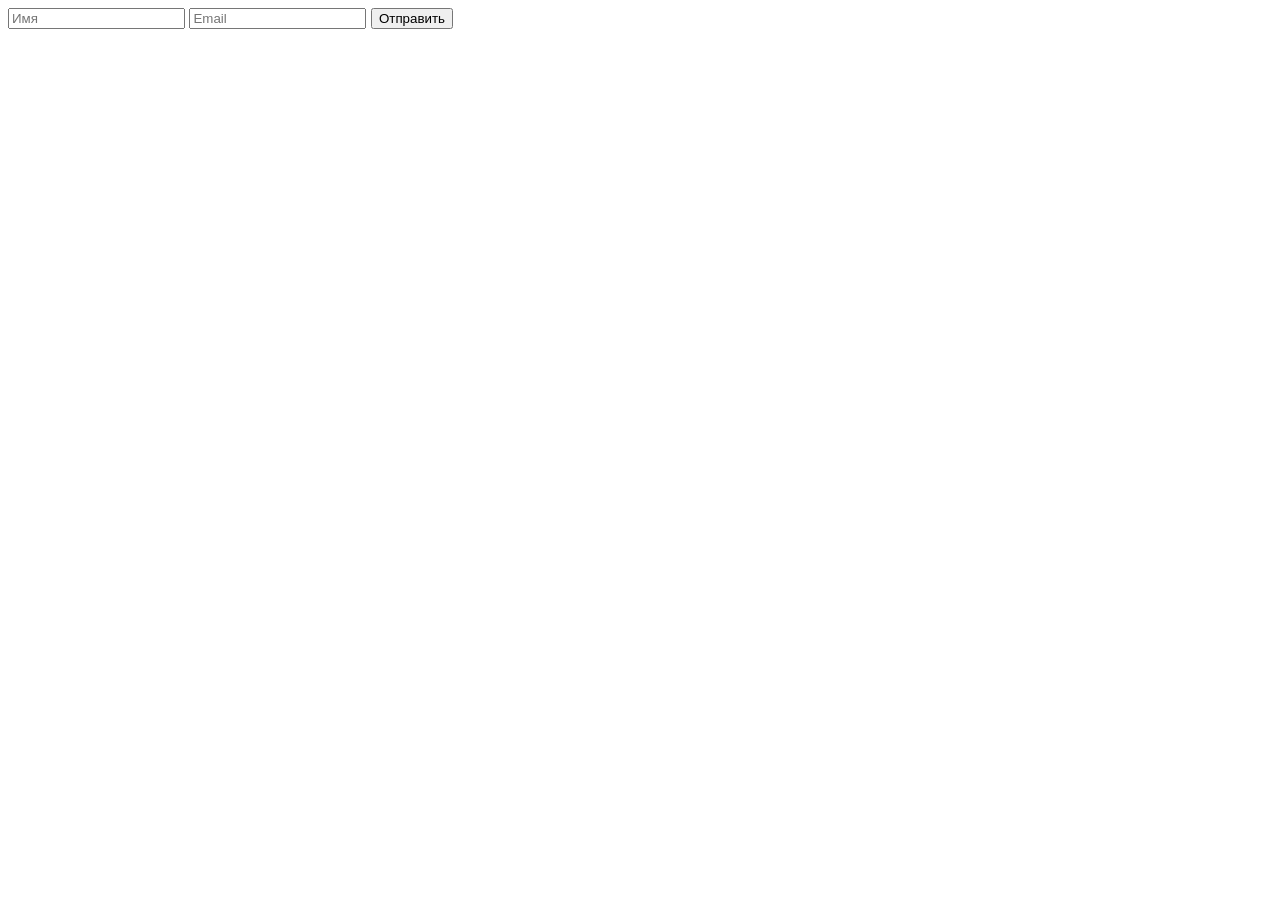
==== commit 65a56918: "убрал отсыл к папке js" ====
--- a/index.html
+++ b/index.html
@@ -1,176 +1,44 @@
 <!DOCTYPE html>
 <html lang="ru">
 <head>
-  <meta charset="UTF-8">
-  <meta name="viewport" content="width=device-width, initial-scale=1.0">
-  <title>Каталог товаров</title>
-  <link rel="preconnect" href="https://fonts.googleapis.com">
-  <link rel="preconnect" href="https://fonts.gstatic.com" crossorigin>
-  <link href="https://fonts.googleapis.com/css2?family=Montserrat:wght@400;700&display=swap" rel="stylesheet">
-  <link rel="stylesheet" href="style.css">
+    <meta charset="UTF-8">
+    <title>Практика JS</title>
+    <style>
+        .modal {
+            display: none;
+            position: fixed;
+            top: 0; left: 0; width: 100%; height: 100%;
+            background: rgba(0,0,0,0.5);
+            justify-content: center;
+            align-items: center;
+        }
+        .modal.active { display: flex; }
+        .modal-content {
+            background: white; padding: 20px; border-radius: 8px;
+            position: relative; min-width: 300px;
+        }
+        .modal-close {
+            position: absolute; top: 10px; right: 15px;
+            cursor: pointer; font-size: 20px; border: none; background: none;
+        }
+    </style>
 </head>
-
 <body>
 
-  <h1 class="catalog__title">Выбери свой продукт</h1>
+    <form id="userForm">
+        <input type="text" name="username" placeholder="Имя" required>
+        <input type="email" name="email" placeholder="Email" required>
+        <button type="submit">Отправить</button>
+    </form>
 
-    <div class="controls-panel">
-    <button class="btn btn-google">Открыть Google</button>
-    <button class="btn btn-toggle">Изменить цвет</button>
-    <button class="btn" id="openModalBtn">Регистрация</button>
-  </div>
-
-  <div class="cards__container">
-    <!-- КАРТОЧКА 1: Увлажняющий мусс -->
-    <div class="card">
-      <img class="card__img" src="img/mousse.jpg" alt="Увлажняющий мусс">
-      <div class="card__category">Для нормальной кожи</div>
-      <h2 class="card__title">Увлажняющий мусс</h2>
-      <p class="card__desc">Глубоко увлажняет кожу лица, оставляя ее мягкой и гладкой, устраняя сухость.</p>
-      <div class="card__composition-title">Состав:</div>
-      <ul class="card__list">
-        <li>активные натуральные комплексы</li>
-        <li>витамины C, A, PP, B и E</li>
-        <li>солнцезащитные компоненты</li>
-      </ul>
-      <div class="card__price-block">
-        <span class="card__price-label">Цена</span>
-        <span class="card__price-value">2 750 &#8381; </span>
-      </div>
+    <div id="resultModal" class="modal">
+        <div class="modal-content">
+            <button class="modal-close">&times;</button>
+            <h2>Результаты</h2>
+            <div id="modalBody"></div>
+        </div>
     </div>
 
-    <!-- КАРТОЧКА 2: Увлажняющая маска -->
-    <div class="card">
-      <img class="card__img" src="img/mask.jpg" alt="Увлажняющая маска">
-      <div class="card__category">Для нормальной кожи</div>
-      <h2 class="card__title">Увлажняющая маска</h2>
-      <p class="card__desc">Способствует удерживанию влаги в верхних слоях кожи, делая её нежной и упругой.</p>
-      <div class="card__composition-title">Состав:</div>
-      <ul class="card__list">
-        <li>воск</li>
-        <li>минералы</li>
-        <li>масла</li>
-      </ul>
-      <div class="card__price-block">
-        <span class="card__price-label">Цена</span>
-        <span class="card__price-value">3 500 &#8381; </span>
-      </div>
-    </div>
-
-    <!-- КАРТОЧКА 3: Гель для умывания -->
-    <div class="card">
-      <img class="card__img" src="img/gel.jpg" alt="Гель для умывания">
-      <div class="card__category">Для нормальной кожи</div>
-      <h2 class="card__title">Гель для умывания</h2>
-      <p class="card__desc">Интенсивно очищает, не повреждает защитный барьер кожи, придавая ощущение свежести.</p>
-      <div class="card__composition-title">Состав:</div>
-      <ul class="card__list">
-        <li>минералы</li>
-        <li>витамины С, А, РР, В и Е</li>
-        <li>органические кислоты</li>
-      </ul>
-      <div class="card__price-block">
-        <span class="card__price-label">Цена</span>
-        <span class="card__price-value">1 650 &#8381; </span>
-      </div>
-    </div>
-
-    <!-- КАРТОЧКА 4: Подарочный набор №1 -->
-    <div class="card">
-      <img class="card__img" src="img/small-set.jpg" alt="Подарочный набор №1">
-      <div class="card__category">Для нормальной кожи</div>
-      <h2 class="card__title">Подарочный набор №1</h2>
-      <p class="card__desc">Набор, состоящий из увлажняющего крем и маски для лица.</p>
-      <div class="card__composition-title">Состав:</div>
-      <ul class="card__list">
-        <li>воск</li>
-        <li>минералы</li>
-        <li>масла</li>
-      </ul>
-      <div class="card__price-block">
-        <span class="card__price-label">Цена</span>
-        <span class="card__price-value">4 750 &#8381; </span>
-      </div>
-    </div>
-
-    <!-- КАРТОЧКА 5: Подарочный набор №5 -->
-    <div class="card">
-      <img class="card__img" src="img/large-set.jpg" alt="Подарочный набор №5">
-      <div class="card__category">Для нормальной кожи</div>
-      <h2 class="card__title">Подарочный набор №5</h2>
-      <p class="card__desc">Весь набор средств Invisible Symphony, крем, маска, мусс и гель для умывания.</p>
-      <div class="card__composition-title">Состав:</div>
-      <ul class="card__list">
-        <li>воск</li>
-        <li>минералы</li>
-        <li>масла</li>
-      </ul>
-      <div class="card__price-block">
-        <span class="card__price-label">Цена</span>
-        <span class="card__price-value">7 520 &#8381; </span>
-      </div>
-    </div>
-    </div>
-
-  <!-- ===== МОДАЛЬНОЕ ОКНО РЕГИСТРАЦИИ ===== -->
-  <div class="modal" id="modal">
-    <div class="modal-content">
-      <button class="modal-close" id="closeModalBtn">&times;</button>
-
-      <h2>Регистрация</h2>
-
-      <form id="registerForm" novalidate>
-        <div class="form-group">
-          <label for="firstName">Имя</label>
-          <input type="text" id="firstName" name="firstName"
-                 placeholder="Введите имя" required minlength="2">
-        </div>
-
-        <div class="form-group">
-          <label for="lastName">Фамилия</label>
-          <input type="text" id="lastName" name="lastName"
-                 placeholder="Введите фамилию" required minlength="2">
-        </div>
-
-        <div class="form-group">
-          <label for="birthDate">Дата рождения</label>
-          <input type="date" id="birthDate" name="birthDate" required>
-        </div>
-
-        <div class="form-group">
-          <label for="login">Логин</label>
-          <input type="text" id="login" name="login"
-                 placeholder="Введите логин" required minlength="4">
-        </div>
-
-        <div class="form-group">
-          <label for="password">Пароль</label>
-          <input type="password" id="password" name="password"
-                 placeholder="Введите пароль" required minlength="6">
-        </div>
-
-        <div class="form-group">
-          <label for="passwordRepeat">Повторите пароль</label>
-          <input type="password" id="passwordRepeat" name="passwordRepeat"
-                 placeholder="Повторите пароль" required minlength="6">
-        </div>
-
-        <button type="submit" class="submit-btn">Зарегистрироваться</button>
-      </form>
-    </div>
-  </div>
-
-  <!-- ===== ФУТЕР С ФОРМОЙ ПОДПИСКИ ===== -->
-  <footer class="footer">
-    <form id="subscribeForm">
-      <label for="email">Email для подписки</label>
-      <input type="email" id="email" name="email"
-             placeholder="example@mail.com" required>
-      <button type="submit">Подписаться</button>
-    </form>
-  </footer>
-
-  <script type="module" src="homework-11.js"></script>
-  <script src="script.js"></script>
+    <script type="module" src="main.js"></script>
 </body>
 </html>
